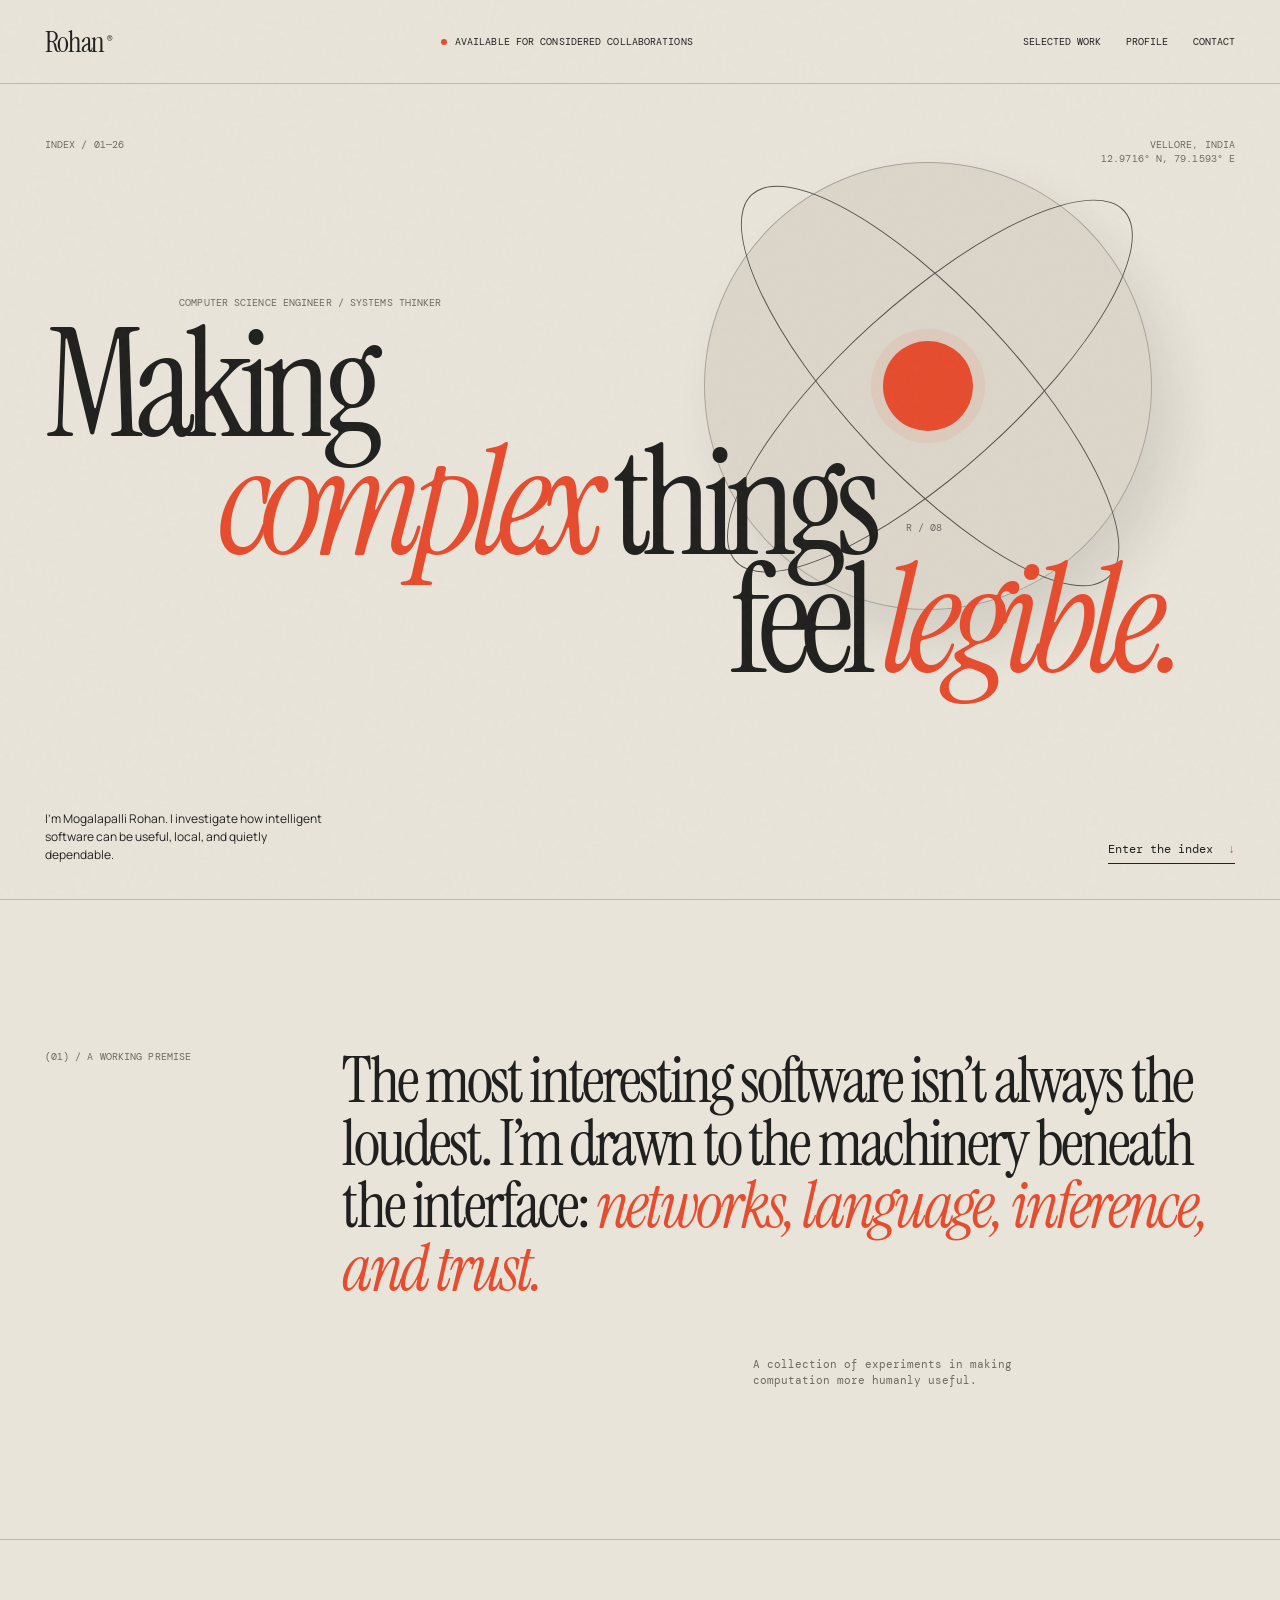
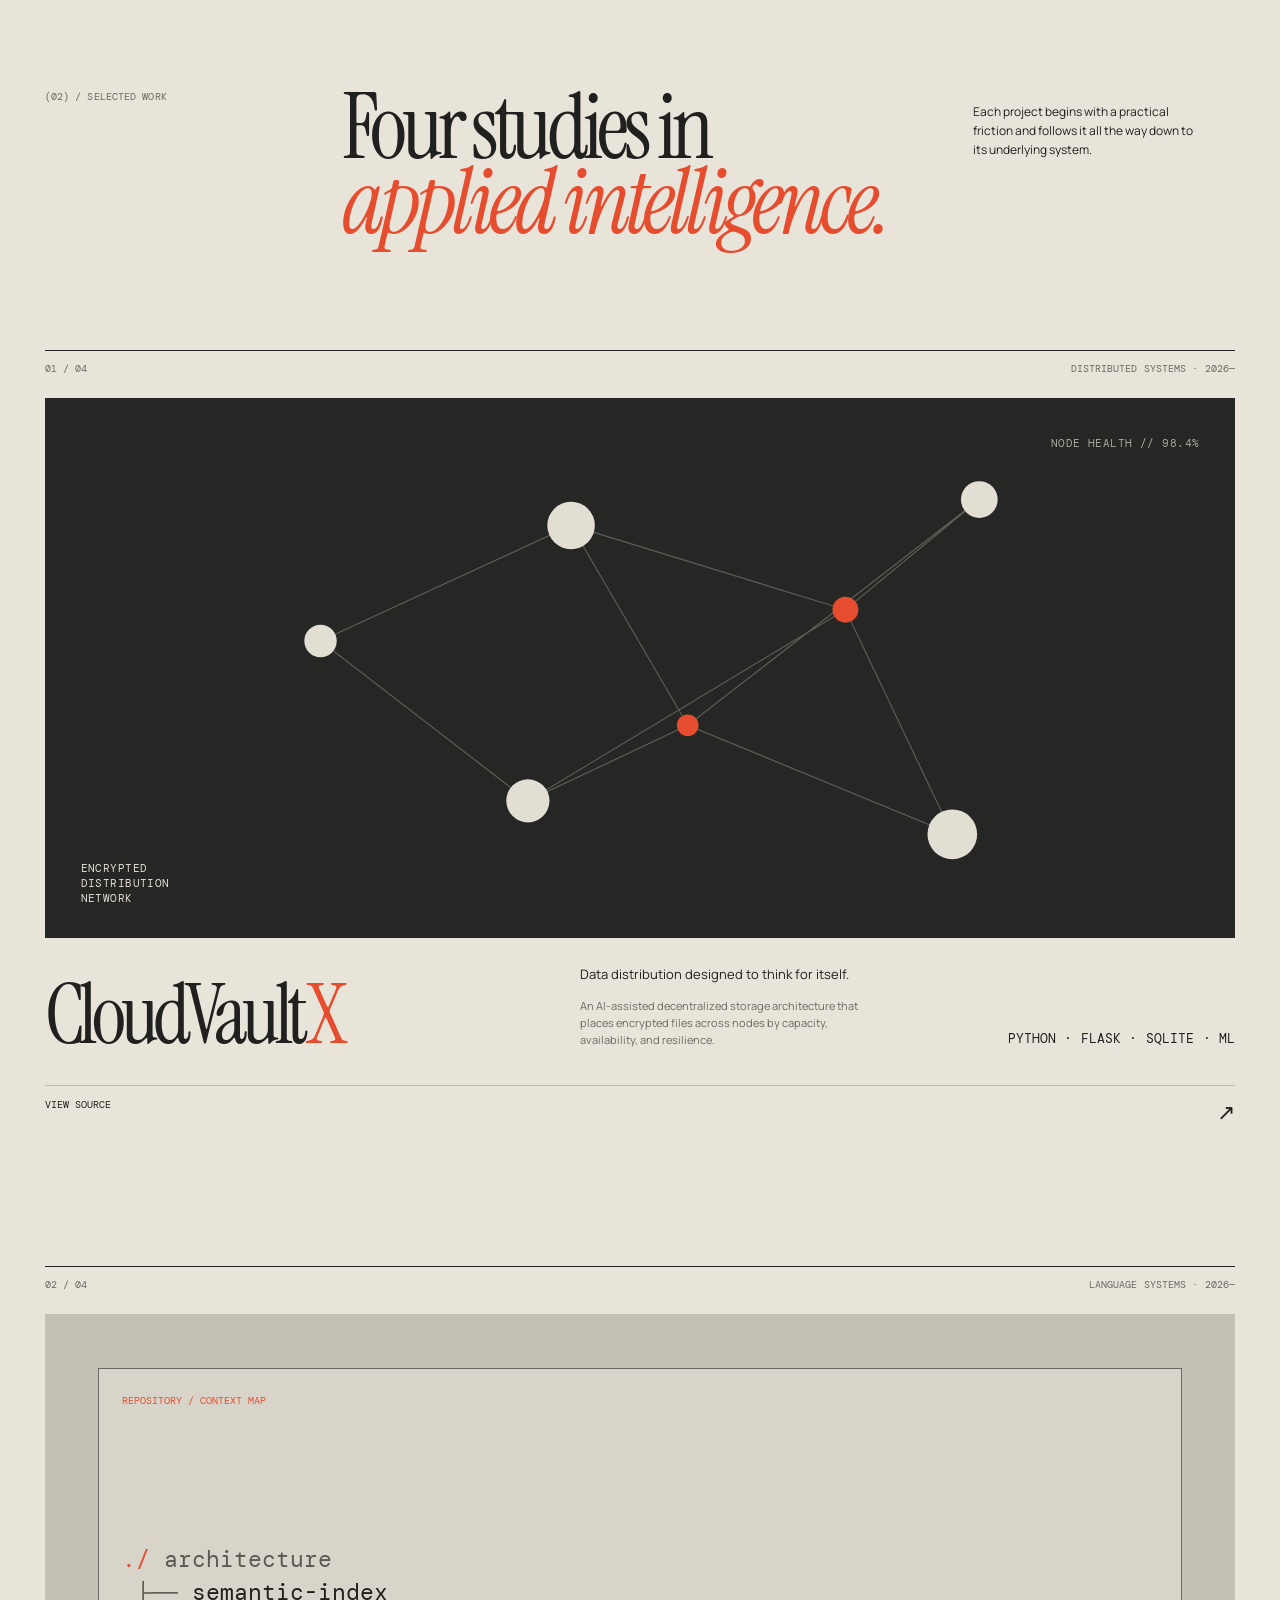
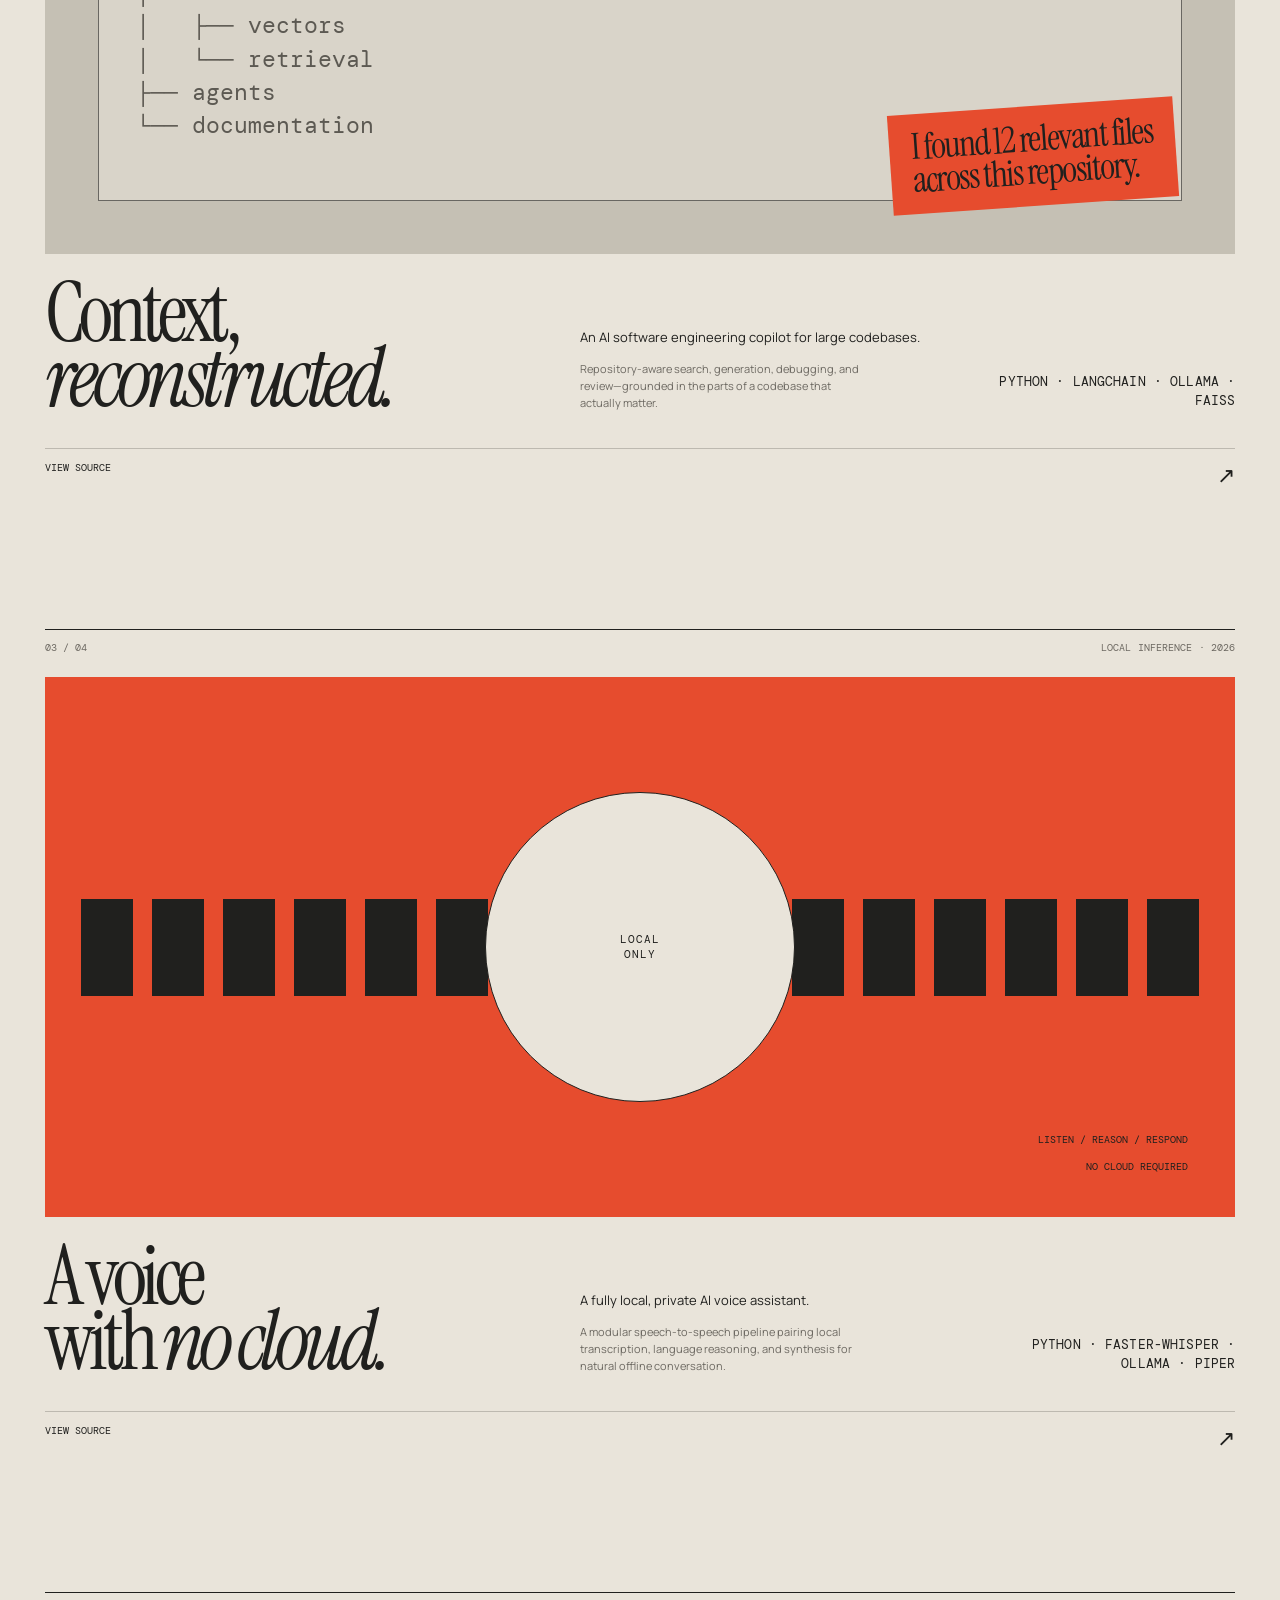
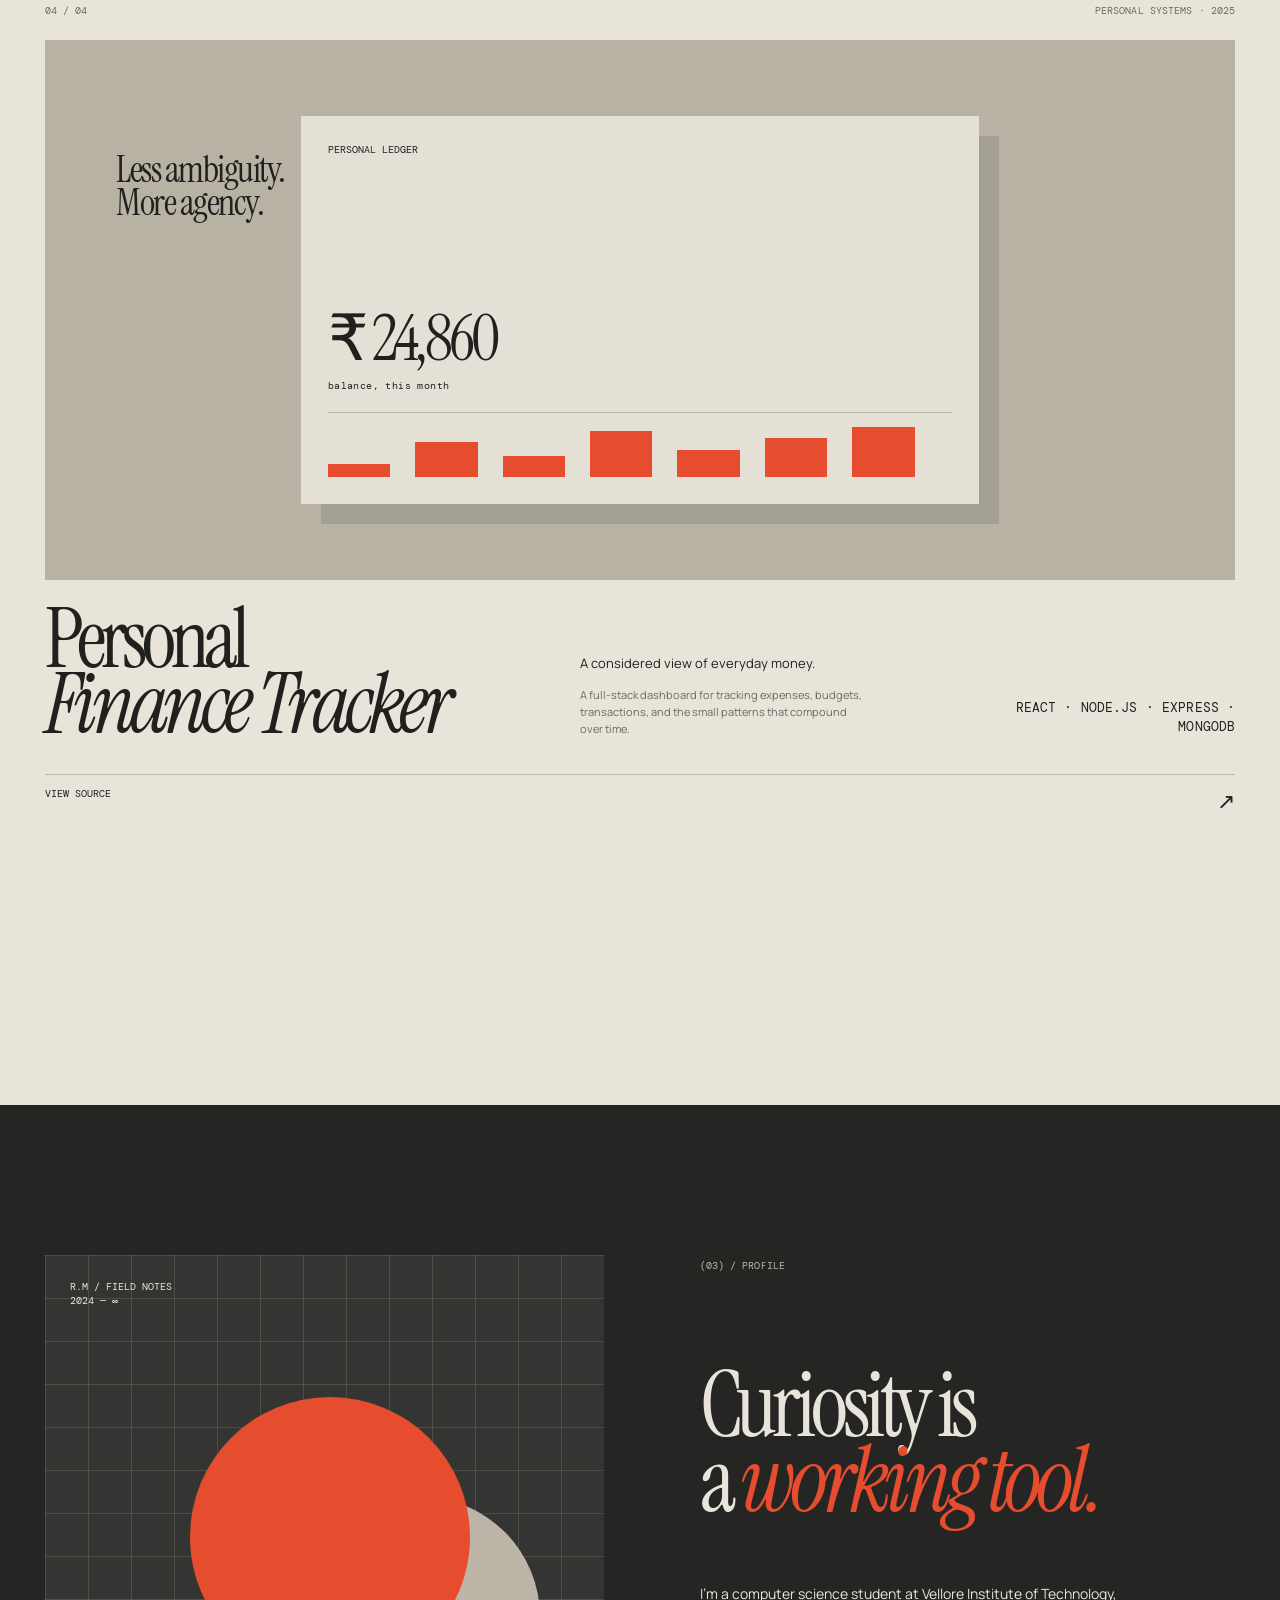
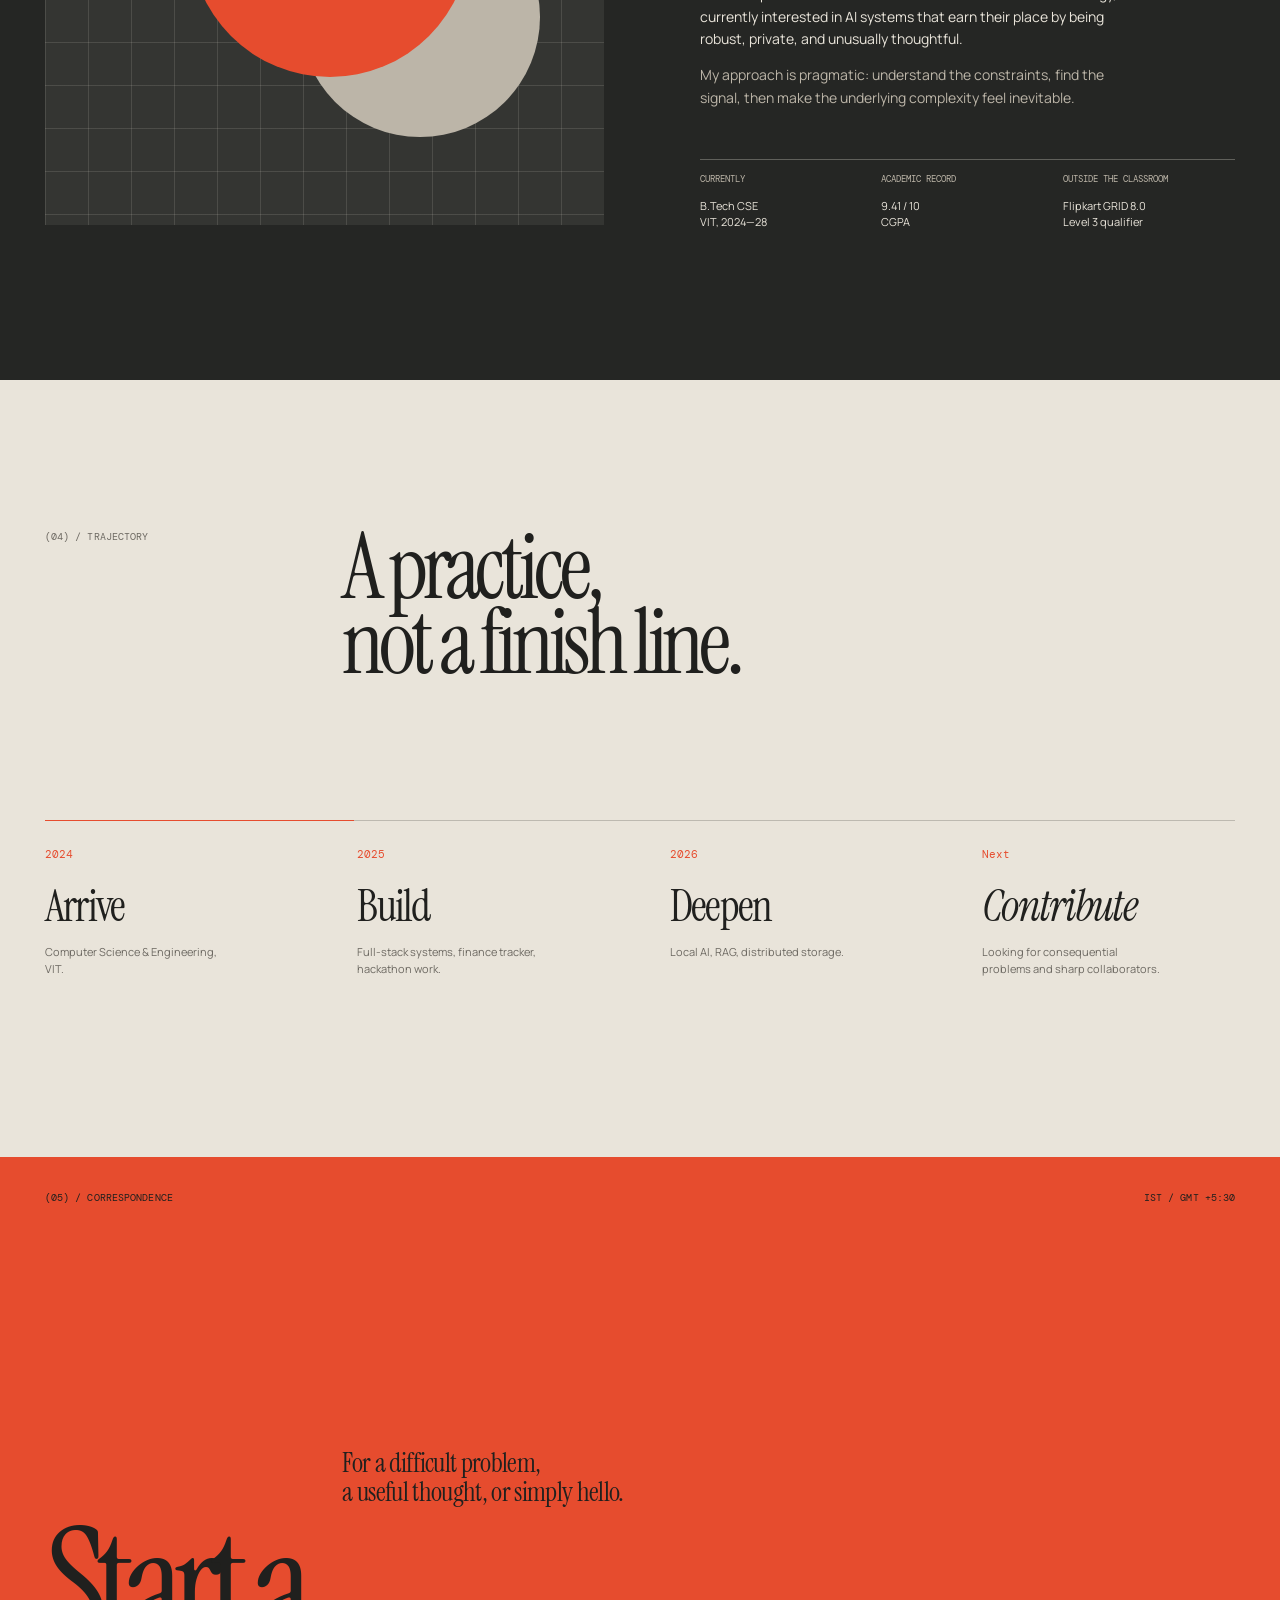
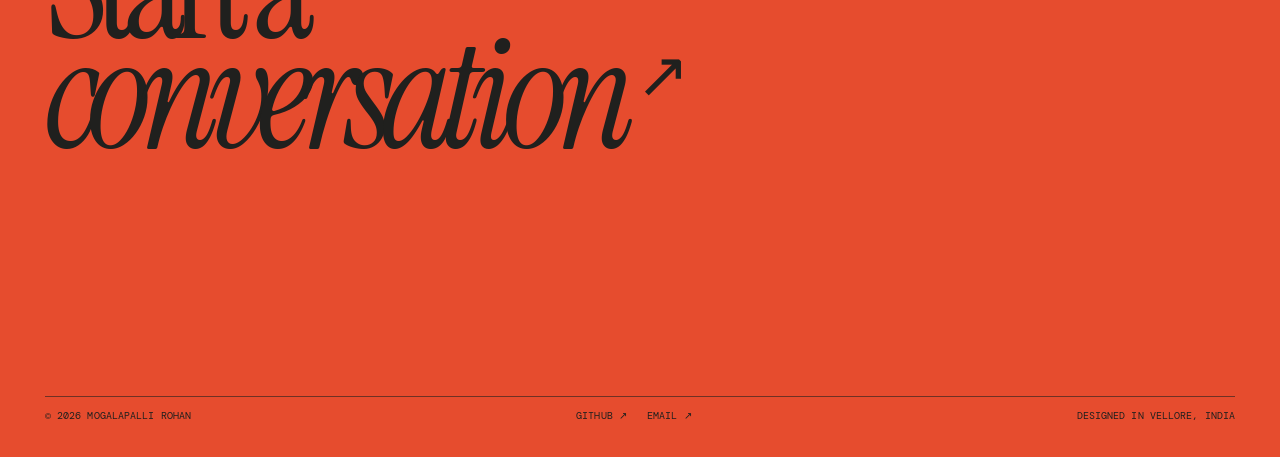
==== index.html @ 541b48bb "theme change" ====
<!doctype html>
<html lang="en"><head><meta charset="UTF-8"><meta name="viewport" content="width=device-width,initial-scale=1.0"><meta name="description" content="Mogalapalli Rohan — computer science engineer exploring intelligent systems."><title>Mogalapalli Rohan — Systems, in progress</title><link rel="preconnect" href="https://fonts.googleapis.com"><link rel="preconnect" href="https://fonts.gstatic.com" crossorigin><link href="https://fonts.googleapis.com/css2?family=DM+Mono:wght@400;500&family=Instrument+Serif:ital@0;1&family=Manrope:wght@400;500;600;700&display=swap" rel="stylesheet"><link rel="stylesheet" href="web.css"></head>
<body><div class="grain"></div><header><a class="mark" href="#top">Rohan<sup>®</sup></a><p class="availability"><i></i>Available for considered collaborations</p><button class="menu" aria-label="Open navigation"><span></span><span></span></button><nav><a href="#work">Selected work</a><a href="#about">Profile</a><a href="#contact">Contact</a></nav></header><main id="top">
<section class="hero"><div class="meta"><span>Index / 01—26</span><span>Vellore, India<br>12.9716° N, 79.1593° E</span></div><div class="hero-copy"><p class="eyebrow reveal">Computer science engineer / systems thinker</p><h1><span class="reveal">Making</span><span class="indent reveal"><em>complex</em> things</span><span class="end reveal">feel <em>legible.</em></span></h1></div><div class="hero-bottom reveal"><p>I’m Mogalapalli Rohan. I investigate how intelligent software can be useful, local, and quietly dependable.</p><a href="#work">Enter the index <b>↓</b></a></div><div class="orbital"><i></i><i></i><b></b><small>R / 08</small></div></section>
<section class="premise pad"><p class="number reveal">(01) / A working premise</p><div><p class="statement reveal">The most interesting software isn’t always the loudest. I’m drawn to the machinery beneath the interface: <em>networks, language, inference, and trust.</em></p><p class="caption reveal">A collection of experiments in making computation more humanly useful.</p></div></section>
<section id="work" class="work pad"><div class="work-head reveal"><p class="number">(02) / Selected work</p><h2>Four studies in<br><em>applied intelligence.</em></h2><p>Each project begins with a practical friction and follows it all the way down to its underlying system.</p></div>
<article class="project reveal"><div class="topline"><span>01 / 04</span><span>Distributed systems · 2026—</span></div><div class="visual cloud"><svg viewBox="0 0 800 500"><g><path d="M104 225L336 118L590 196L714 94M104 225L296 373L590 196L689 404M296 373L444 303L714 94M336 118L444 303L689 404"/></g><g><circle cx="104" cy="225" r="15"/><circle cx="336" cy="118" r="22"/><circle cx="590" cy="196" r="12"/><circle cx="714" cy="94" r="17"/><circle cx="296" cy="373" r="20"/><circle cx="444" cy="303" r="10"/><circle cx="689" cy="404" r="23"/></g></svg><small>Encrypted<br>distribution<br>network</small><b>NODE HEALTH // 98.4%</b></div><div class="project-body"><h3>CloudVault<span>X</span></h3><div><p>Data distribution designed to think for itself.</p><p class="detail">An AI-assisted decentralized storage architecture that places encrypted files across nodes by capacity, availability, and resilience.</p></div><p class="tags">Python · Flask · SQLite · ML</p></div><a class="source" href="https://github.com/RohanMogalapalli" target="_blank" rel="noreferrer">View source <b>↗</b></a></article>
<article class="project reveal"><div class="topline"><span>02 / 04</span><span>Language systems · 2026—</span></div><div class="visual code"><div class="terminal"><small>REPOSITORY / CONTEXT MAP</small><pre><i>./</i> architecture<br> ├── <b>semantic-index</b><br> │   ├── vectors<br> │   └── retrieval<br> ├── agents<br> └── documentation</pre></div><div class="answer">I found <strong>12</strong> relevant files<br>across this repository.</div></div><div class="project-body"><h3>Context,<br><em>reconstructed.</em></h3><div><p>An AI software engineering copilot for large codebases.</p><p class="detail">Repository-aware search, generation, debugging, and review—grounded in the parts of a codebase that actually matter.</p></div><p class="tags">Python · LangChain · Ollama · FAISS</p></div><a class="source" href="https://github.com/RohanMogalapalli" target="_blank" rel="noreferrer">View source <b>↗</b></a></article>
<article class="project reveal"><div class="topline"><span>03 / 04</span><span>Local inference · 2026</span></div><div class="visual voice"><div class="wave"><i></i><i></i><i></i><i></i><i></i><i></i><i></i><i></i><i></i><i></i><i></i><i></i><i></i><i></i><i></i><i></i></div><div class="local">LOCAL<br>ONLY</div><small>LISTEN / REASON / RESPOND<br><br>NO CLOUD REQUIRED</small></div><div class="project-body"><h3>A voice<br>with <em>no cloud.</em></h3><div><p>A fully local, private AI voice assistant.</p><p class="detail">A modular speech-to-speech pipeline pairing local transcription, language reasoning, and synthesis for natural offline conversation.</p></div><p class="tags">Python · Faster-Whisper · Ollama · Piper</p></div><a class="source" href="https://github.com/RohanMogalapalli" target="_blank" rel="noreferrer">View source <b>↗</b></a></article>
<article class="project reveal"><div class="topline"><span>04 / 04</span><span>Personal systems · 2025</span></div><div class="visual finance"><div class="ledger"><small>PERSONAL LEDGER</small><b>₹ 24,860<i>balance, this month</i></b><div><i></i><i></i><i></i><i></i><i></i><i></i><i></i></div></div><p>Less ambiguity.<br>More agency.</p></div><div class="project-body"><h3>Personal<br><em>Finance Tracker</em></h3><div><p>A considered view of everyday money.</p><p class="detail">A full-stack dashboard for tracking expenses, budgets, transactions, and the small patterns that compound over time.</p></div><p class="tags">React · Node.js · Express · MongoDB</p></div><a class="source" href="https://github.com/RohanMogalapalli" target="_blank" rel="noreferrer">View source <b>↗</b></a></article></section>
<section id="about" class="about"><div class="portrait reveal"><span></span><p>R.M / field notes<br>2024 — ∞</p><i></i></div><div class="about-copy"><p class="number reveal">(03) / Profile</p><h2 class="reveal">Curiosity is<br>a <em>working tool.</em></h2><div class="bio reveal"><p>I’m a computer science student at Vellore Institute of Technology, currently interested in AI systems that earn their place by being robust, private, and unusually thoughtful.</p><p>My approach is pragmatic: understand the constraints, find the signal, then make the underlying complexity feel inevitable.</p></div><div class="facts reveal"><p><small>Currently</small>B.Tech CSE<br>VIT, 2024—28</p><p><small>Academic record</small>9.41 / 10<br>CGPA</p><p><small>Outside the classroom</small>Flipkart GRID 8.0<br>Level 3 qualifier</p></div></div></section>
<section class="journey pad"><div class="journey-head reveal"><p class="number">(04) / Trajectory</p><h2>A practice,<br>not a finish line.</h2></div><div class="track reveal"><i></i><article><time>2024</time><h3>Arrive</h3><p>Computer Science & Engineering, VIT.</p></article><article><time>2025</time><h3>Build</h3><p>Full-stack systems, finance tracker, hackathon work.</p></article><article><time>2026</time><h3>Deepen</h3><p>Local AI, RAG, distributed storage.</p></article><article><time>Next</time><h3><em>Contribute</em></h3><p>Looking for consequential problems and sharp collaborators.</p></article></div></section>
<section id="contact" class="contact"><div class="contact-meta"><span>(05) / Correspondence</span><span>IST / GMT +5:30</span></div><p>For a difficult problem,<br>a useful thought, or simply hello.</p><a href="mailto:rohan.m0810@gmail.com">Start a<br><em>conversation</em><span>↗</span></a><footer><span>© 2026 Mogalapalli Rohan</span><span><a href="https://github.com/RohanMogalapalli" target="_blank" rel="noreferrer">GitHub ↗</a> <a href="mailto:rohan.m0810@gmail.com">Email ↗</a></span><span>Designed in Vellore, India</span></footer></section></main><script src="script.js"></script></body></html>
---- web.css ----
:root{--paper:#e9e4da;--ink:#20201e;--mute:#6d6962;--line:rgba(32,32,30,.22);--accent:#e64c2e;--serif:"Instrument Serif",Georgia,serif;--sans:Manrope,Arial,sans-serif;--mono:"DM Mono",monospace}*{box-sizing:border-box}html{scroll-behavior:smooth}body{margin:0;color:var(--ink);background:var(--paper);font-family:var(--sans);overflow-x:hidden}.grain{position:fixed;z-index:20;inset:0;pointer-events:none;opacity:.1;background-image:url("data:image/svg+xml,%3Csvg viewBox='0 0 180 180' xmlns='http://www.w3.org/2000/svg'%3E%3Cfilter id='n'%3E%3CfeTurbulence type='fractalNoise' baseFrequency='.9' numOctaves='4' stitchTiles='stitch'/%3E%3C/filter%3E%3Crect width='100%25' height='100%25' filter='url(%23n)' opacity='.3'/%3E%3C/svg%3E")}header{position:absolute;z-index:3;top:0;width:100%;height:84px;padding:0 3.5vw;border-bottom:1px solid var(--line);display:flex;align-items:center;justify-content:space-between}.mark{font:29px var(--serif);letter-spacing:-1.4px;color:var(--ink);text-decoration:none}.mark sup{font:9px var(--mono);margin-left:3px}.availability,.number,.meta,.eyebrow,.topline,.tags,.contact-meta,footer{font:10px/1.4 var(--mono);letter-spacing:.01em;text-transform:uppercase}.availability{display:flex;gap:8px;align-items:center}.availability i{width:6px;height:6px;border-radius:50%;background:var(--accent)}nav{display:flex;gap:25px}nav a,footer a{color:inherit;text-decoration:none;font:10px var(--mono);text-transform:uppercase}nav a:hover,footer a:hover{color:var(--accent)}.menu{display:none}.hero{height:100svh;min-height:720px;padding:138px 3.5vw 35px;position:relative;display:flex;flex-direction:column;justify-content:space-between;overflow:hidden;border-bottom:1px solid var(--line)}.meta{display:flex;justify-content:space-between;color:var(--mute)}.meta span:last-child{text-align:right}.hero-copy{position:relative;z-index:1;margin:auto 0}.eyebrow{margin:0 0 16px 10.5vw;color:var(--mute)}h1{font:clamp(70px,11.7vw,190px)/.79 var(--serif);letter-spacing:-.068em;font-weight:400;margin:0}h1 span{display:block}h1 .indent{padding-left:13.5vw}h1 .end{text-align:right;padding-right:4.5vw}em{font-weight:400}h1 em,h2 em,.about em{color:var(--accent)}.hero-bottom{position:relative;z-index:2;display:flex;justify-content:space-between;align-items:end}.hero-bottom p{font-size:12px;line-height:1.5;max-width:290px;margin:0}.hero-bottom a{font:12px var(--mono);text-decoration:none;color:var(--ink);border-bottom:1px solid var(--ink);padding-bottom:6px}.hero-bottom b{color:var(--accent);margin-left:8px}.orbital{position:absolute;width:min(35vw,520px);aspect-ratio:1;right:10vw;top:18%;border-radius:50%;background:#dcd6ca;box-shadow:inset 0 0 0 1px #aaa59b,20px 30px 50px #20201e1c;transition:transform .35s ease}.orbital i{position:absolute;border:1px solid #55534d;border-radius:50%;width:117%;height:38%;left:-8%;top:31%;transform:rotate(-42deg)}.orbital i:nth-child(2){transform:rotate(47deg)}.orbital b{position:absolute;width:20%;aspect-ratio:1;border-radius:50%;left:40%;top:40%;background:var(--accent);box-shadow:0 0 0 12px #e64c2e15}.orbital small{position:absolute;left:45%;bottom:17%;font:10px var(--mono);color:var(--mute)}.pad{padding:150px 3.5vw}.premise{display:grid;grid-template-columns:25% 1fr;border-bottom:1px solid var(--line)}.number{margin:0;color:var(--mute)}.statement{max-width:950px;margin:0;font:clamp(42px,5vw,78px)/.98 var(--serif);letter-spacing:-.045em}.statement em{color:var(--accent)}.caption{margin:55px 0 0 46%;max-width:280px;color:var(--mute);font:11px/1.5 var(--mono)}.work-head{display:grid;grid-template-columns:25% 1fr 22%;align-items:start;margin-bottom:110px}.work-head h2,.about h2,.journey h2{font:clamp(52px,7vw,110px)/.84 var(--serif);letter-spacing:-.058em;font-weight:400;margin:0}.work-head>p:last-child{font-size:12px;line-height:1.6;max-width:220px;margin:12px 0 0}.project{position:relative;border-top:1px solid var(--ink);padding:11px 0 24px;margin-bottom:115px}.topline{display:flex;justify-content:space-between;color:var(--mute);margin-bottom:22px}.visual{height:min(43vw,540px);position:relative;overflow:hidden;margin-bottom:27px;transition:transform .3s ease}.project-body{display:grid;grid-template-columns:45% 34% 21%;align-items:end}.project h3{font:clamp(47px,6.5vw,100px)/.78 var(--serif);letter-spacing:-.065em;font-weight:400;margin:0}.project h3 span{color:var(--accent)}.project-body p{font-size:13px;line-height:1.45;margin:0}.project-body .detail{font-size:11px;line-height:1.55;color:var(--mute);margin-top:13px;max-width:290px}.tags{text-align:right}.source{display:flex;justify-content:space-between;border-top:1px solid var(--line);padding-top:12px;margin-top:37px;color:var(--ink);text-decoration:none;font:10px var(--mono);text-transform:uppercase}.source b{font:22px var(--serif);transition:.3s}.source:hover b{transform:translate(4px,-4px);color:var(--accent)}.cloud{background:#262725}.cloud svg{position:absolute;inset:0;width:100%;height:100%;fill:none}.cloud svg path{stroke:#a8a99e;stroke-width:1;opacity:.43}.cloud svg circle{fill:#e2ded4}.cloud svg circle:nth-child(3n){fill:var(--accent)}.cloud small,.cloud>b{position:absolute;color:#e2ded4;font:11px/1.35 var(--mono);letter-spacing:.04em}.cloud small{left:3%;bottom:6%;text-transform:uppercase}.cloud>b{right:3%;top:7%;color:#a8a99e}.code{background:#c5c0b4;padding:4.5%}.terminal{height:100%;border:1px solid #20201e99;background:#d9d4c9;padding:23px;font:12px var(--mono);color:#5c5952}.terminal small{font:10px var(--mono);color:var(--accent)}pre{font:clamp(14px,1.8vw,23px)/1.45 var(--mono);margin:13% 0 0}pre i{font-style:normal;color:var(--accent)}pre b{font-weight:400;color:var(--ink)}.answer{position:absolute;right:5%;bottom:9%;font:clamp(21px,2.8vw,43px)/.92 var(--serif);letter-spacing:-.04em;background:var(--accent);padding:17px 22px;transform:rotate(-4deg)}.answer strong{font-weight:400}.voice{background:var(--accent)}.wave{height:100%;display:flex;gap:1.7%;padding:0 3%;align-items:center}.wave i{display:block;width:4.7%;height:18%;background:var(--ink);animation:wave 2.3s ease-in-out infinite}.wave i:nth-child(2n){animation-delay:-.5s}.wave i:nth-child(3n){animation-delay:-1.2s}@keyframes wave{50%{height:83%}}.local{position:absolute;inset:50% auto auto 50%;transform:translate(-50%,-50%);width:min(26vw,310px);aspect-ratio:1;border:1px solid var(--ink);border-radius:50%;background:var(--paper);display:grid;place-items:center;text-align:center;font:11px/1.35 var(--mono);letter-spacing:.1em}.voice>small{position:absolute;bottom:8%;right:4%;text-align:right;font:10px/1.35 var(--mono)}.finance{background:#b8b2a5;display:flex;align-items:center;justify-content:center}.ledger{width:57%;height:72%;background:#e5e0d6;padding:27px;display:flex;flex-direction:column;box-shadow:20px 20px 0 #20201e21}.ledger small{font:10px var(--mono)}.ledger>b{font:clamp(33px,5vw,70px)/1 var(--serif);font-weight:400;letter-spacing:-.06em;margin:auto 0 20px}.ledger>b i{display:block;font:10px var(--mono);letter-spacing:.04em;margin-top:8px}.ledger>div{height:65px;border-top:1px solid var(--line);padding-top:10px;display:flex;align-items:end;gap:4%}.ledger>div i{width:10%;height:25%;background:var(--accent)}.ledger>div i:nth-child(2){height:66%}.ledger>div i:nth-child(3){height:40%}.ledger>div i:nth-child(4){height:86%}.ledger>div i:nth-child(5){height:50%}.ledger>div i:nth-child(6){height:72%}.ledger>div i:nth-child(7){height:94%}.finance>p{position:absolute;left:6%;top:14%;font:clamp(22px,2.9vw,45px)/.9 var(--serif);letter-spacing:-.04em}.about{display:grid;grid-template-columns:47% 1fr;gap:8%;padding:150px 3.5vw;background:#252624;color:var(--paper)}.portrait{height:570px;background:#343532;position:relative;overflow:hidden;background-image:linear-gradient(#e9e4da22 1px,transparent 1px),linear-gradient(90deg,#e9e4da22 1px,transparent 1px);background-size:43px 43px}.portrait p{position:absolute;left:25px;top:15px;font:10px/1.4 var(--mono);text-transform:uppercase}.portrait i{position:absolute;width:50%;aspect-ratio:1;border-radius:50%;background:var(--accent);left:26%;top:25%;box-shadow:90px 80px 0 -20px #bcb5a8}.about-copy{padding-top:4px}.about .number{color:#bcb5a8}.about h2{margin-top:95px}.bio{max-width:420px;margin:65px 0 50px}.bio p{font-size:14px;line-height:1.6}.bio p+p{color:#bcb5a8}.facts{display:grid;grid-template-columns:repeat(3,1fr);gap:10px;padding-top:13px;border-top:1px solid #e9e4da4d;font-size:11px;line-height:1.45}.facts p{margin:0}.facts small{display:block;color:#bcb5a8;font:9px var(--mono);text-transform:uppercase;margin-bottom:13px}.journey{padding-bottom:180px}.journey-head{display:grid;grid-template-columns:25% 1fr;margin-bottom:120px}.track{display:grid;grid-template-columns:repeat(4,1fr);gap:5%;position:relative}.track>i{position:absolute;top:19px;left:0;right:0;height:1px;background:var(--line)}.track>i:after{content:"";display:block;width:26%;height:1px;background:var(--accent)}.track article{padding-top:40px}.track time{font:11px var(--mono);color:var(--accent)}.track h3{font:clamp(28px,3.4vw,48px)/1 var(--serif);letter-spacing:-.04em;font-weight:400;margin:22px 0 15px}.track p{font-size:11px;line-height:1.55;max-width:180px;color:var(--mute);margin:0}.contact{background:var(--accent);min-height:100svh;padding:34px 3.5vw;display:flex;flex-direction:column}.contact-meta{display:flex;justify-content:space-between}.contact>p{font:clamp(20px,2.1vw,31px)/1.05 var(--serif);letter-spacing:-.025em;margin:auto 0 25px 25%}.contact>a{font:clamp(70px,12vw,185px)/.72 var(--serif);letter-spacing:-.077em;color:var(--ink);text-decoration:none}.contact>a span{font:clamp(36px,5vw,72px)/1 var(--sans);vertical-align:top;margin-left:1vw}.contact>a:hover em{font-style:normal}footer{display:flex;justify-content:space-between;border-top:1px solid #20201e99;padding-top:12px;margin-top:auto}footer span:nth-child(2){display:flex;gap:20px}.reveal{opacity:0;transform:translateY(22px);transition:opacity .8s ease,transform .8s cubic-bezier(.16,1,.3,1)}.reveal.visible{opacity:1;transform:none}@media(max-width:720px){header{height:65px;padding:0 20px}.availability,nav{display:none}.menu{display:block;border:0;background:none;width:36px;padding:8px 0}.menu span{display:block;height:1px;background:var(--ink);margin:6px 0}.hero{min-height:650px;padding:97px 20px 24px}.meta,.eyebrow{font-size:8px}.eyebrow{margin-left:0}.hero h1{font-size:clamp(60px,16.4vw,92px);line-height:.8}.hero h1 .indent{padding-left:8vw}.hero h1 .end{padding-right:0}.orbital{width:74vw;right:-12vw;top:24%;opacity:.85}.hero-bottom{align-items:start;gap:15px}.hero-bottom p{max-width:210px;font-size:11px}.hero-bottom a{white-space:nowrap;font-size:10px}.pad{padding:88px 20px}.premise{display:block}.premise .number{margin-bottom:60px}.statement{font-size:42px}.caption{margin:35px 0 0 30%;font-size:10px}.work-head{display:block;margin-bottom:70px}.work-head h2{font-size:54px;margin:42px 0 25px}.work-head>p:last-child{margin-left:30%;font-size:11px}.project{margin-bottom:80px}.topline{font-size:8px}.visual{height:63vw;margin-bottom:19px}.project-body{display:block}.project h3{font-size:54px}.project-body>div{margin:22px 0 20px}.tags{text-align:left}.source{margin-top:25px}.terminal{padding:15px}.terminal pre{font-size:12px}.answer{font-size:21px;padding:11px 13px}.ledger{padding:17px;width:62%;height:66%}.finance>p{font-size:24px}.about{display:flex;flex-direction:column;padding:0 20px 80px;gap:0}.portrait{height:75vw;margin:0 -20px}.about-copy{padding-top:75px}.about h2{font-size:56px;margin-top:50px}.bio{margin:45px 0}.facts{grid-template-columns:1fr 1fr;row-gap:28px}.journey-head{display:block;margin-bottom:70px}.journey h2{font-size:55px;margin-top:45px}.track{grid-template-columns:1fr 1fr;gap:38px 15px}.track>i{top:14px}.track article{padding-top:31px}.track h3{font-size:32px;margin:16px 0 10px}.track p{font-size:10px}.contact{min-height:690px;padding:25px 20px}.contact-meta,footer{font-size:8px}.contact>p{margin-left:0;margin-bottom:40px;font-size:23px}.contact>a{font-size:21vw;line-height:.77}footer{gap:15px}footer span:last-child{display:none}footer span:nth-child(2){gap:12px}}@media(prefers-reduced-motion:reduce){*,*:before,*:after{animation-duration:.01ms!important;animation-iteration-count:1!important;scroll-behavior:auto!important}.reveal{opacity:1;transform:none}}
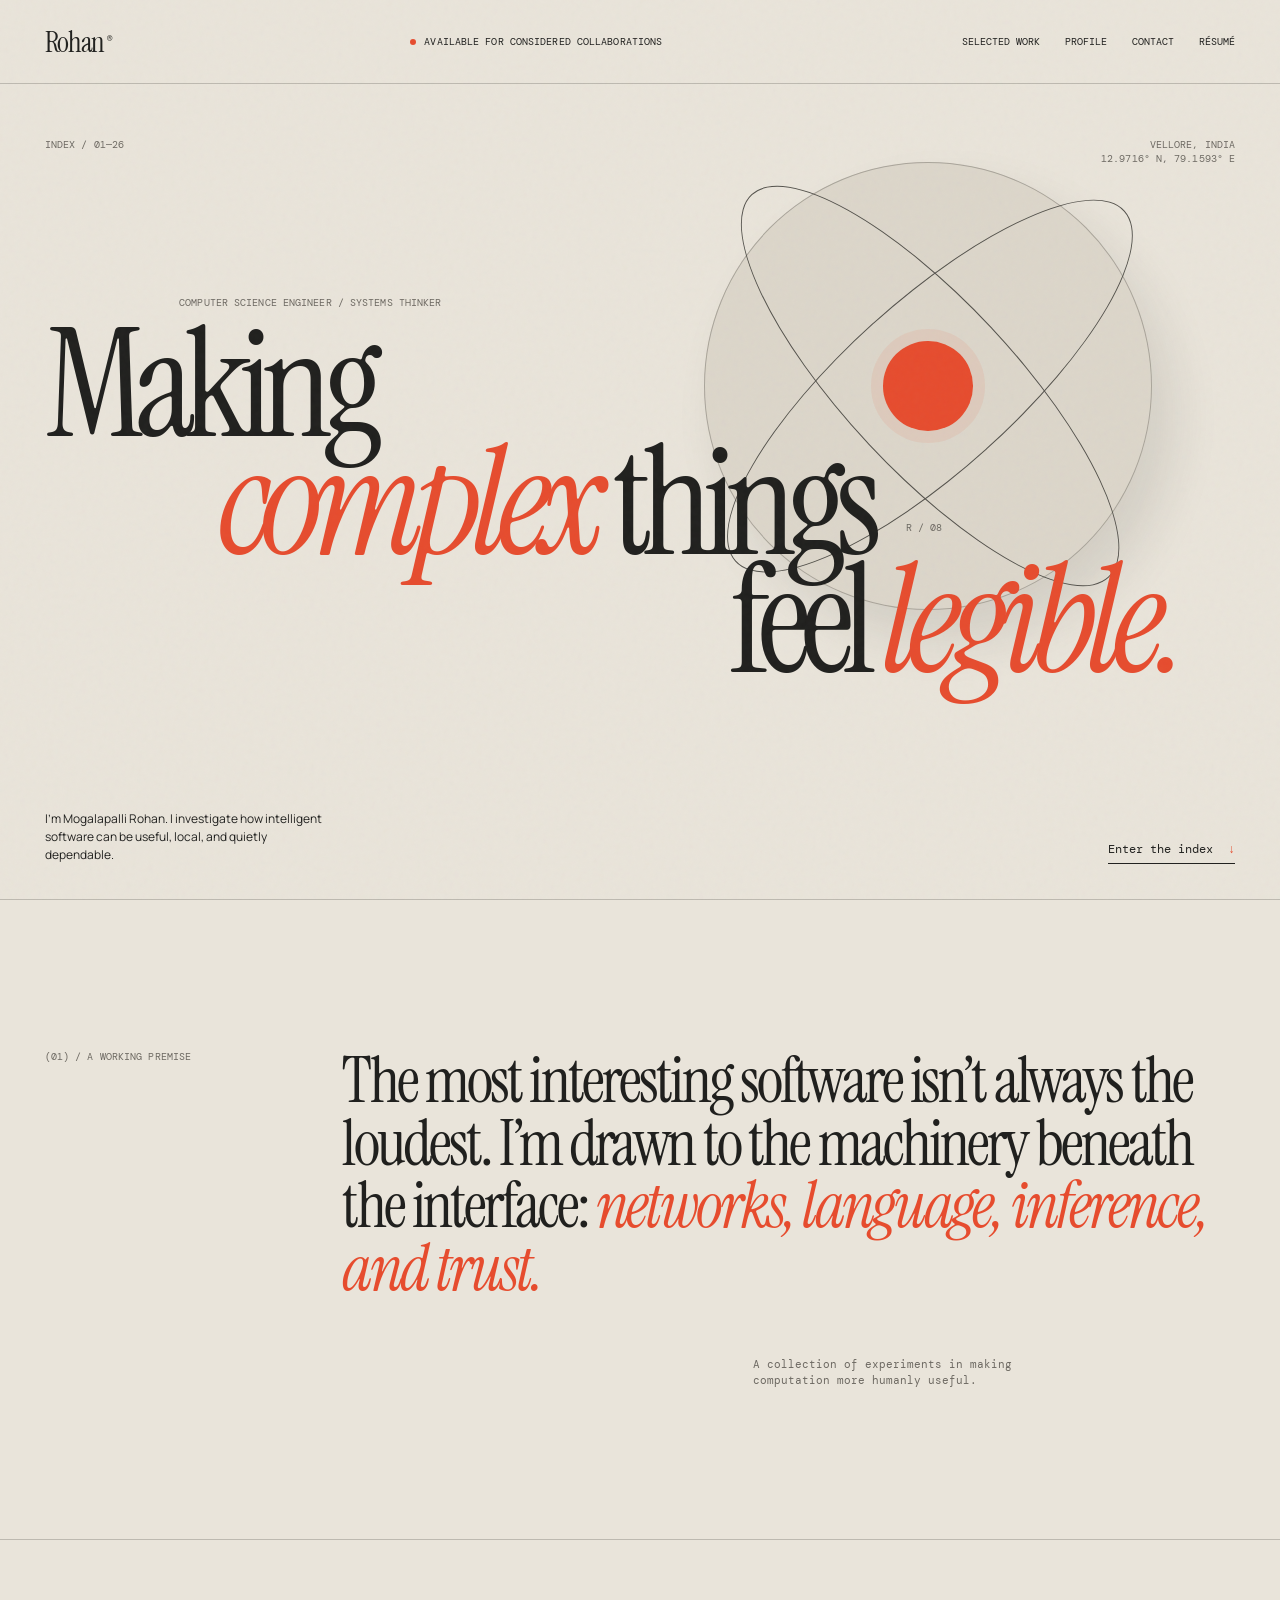
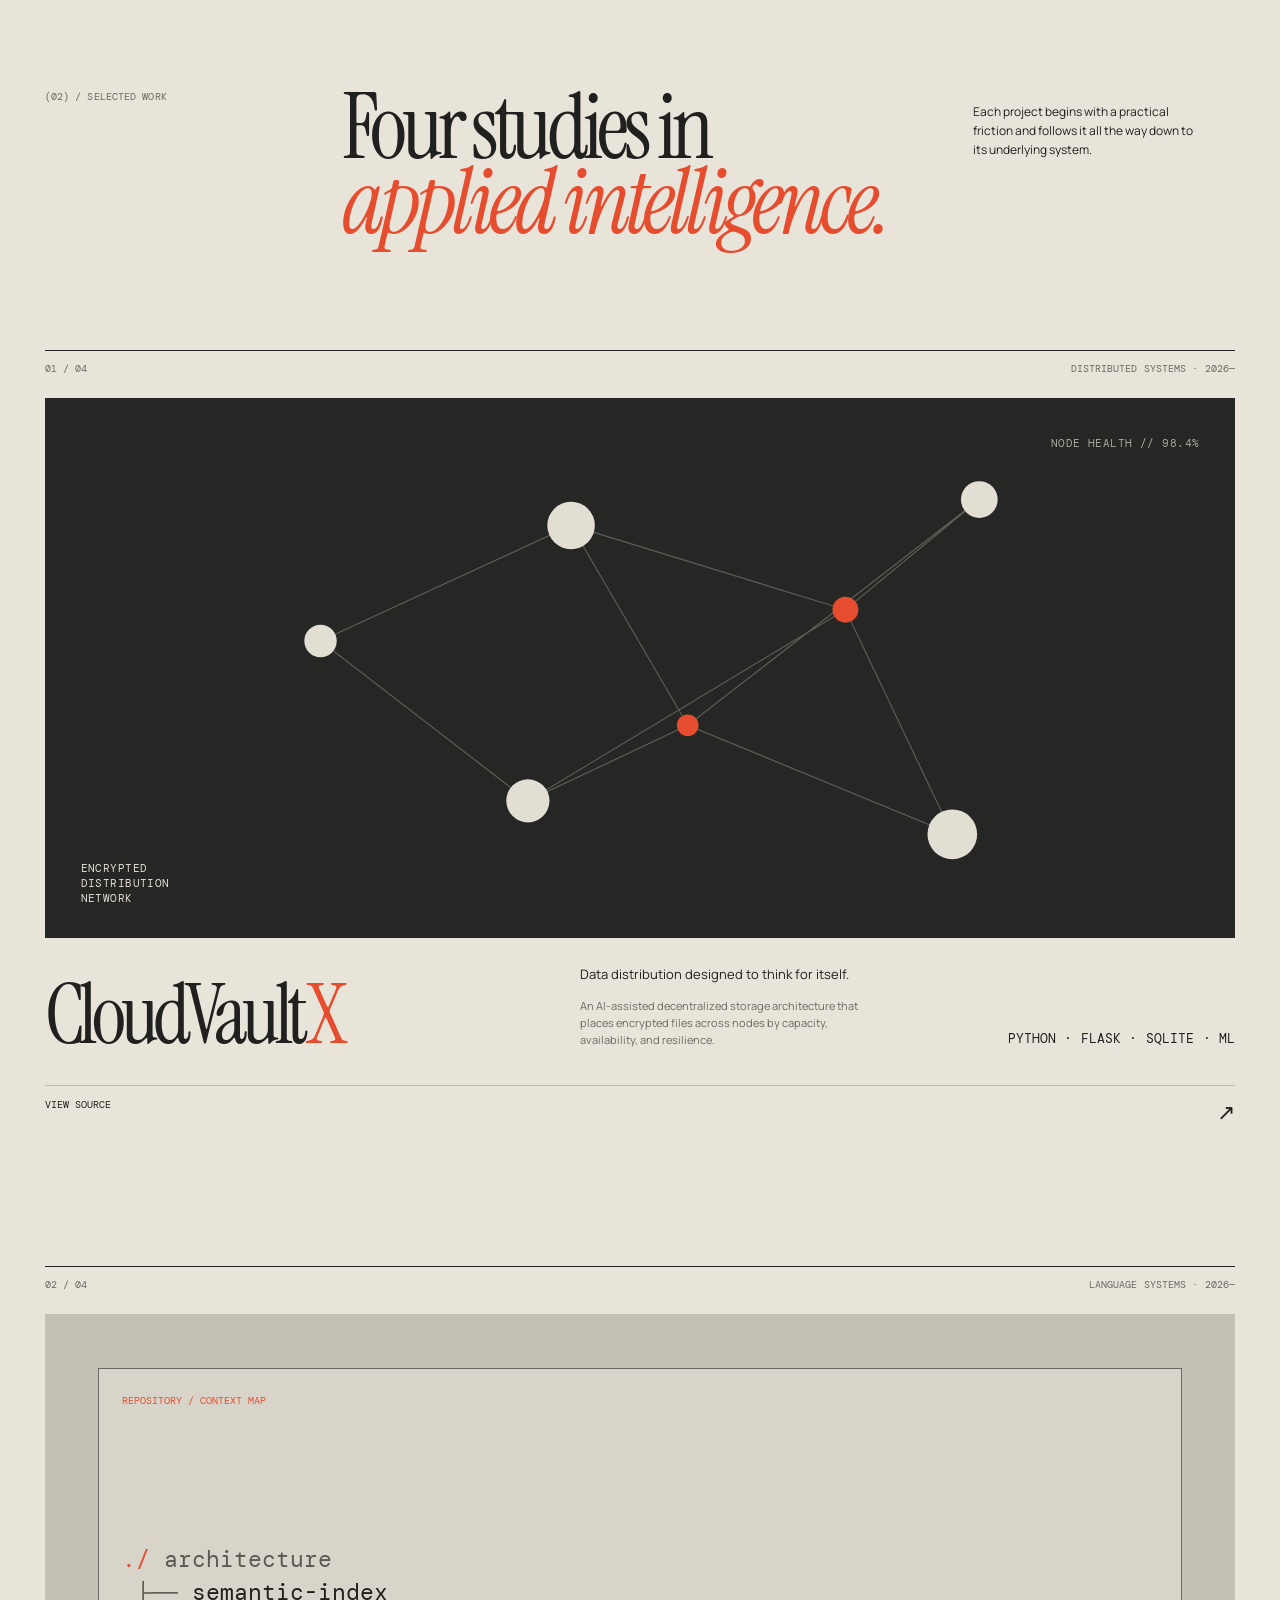
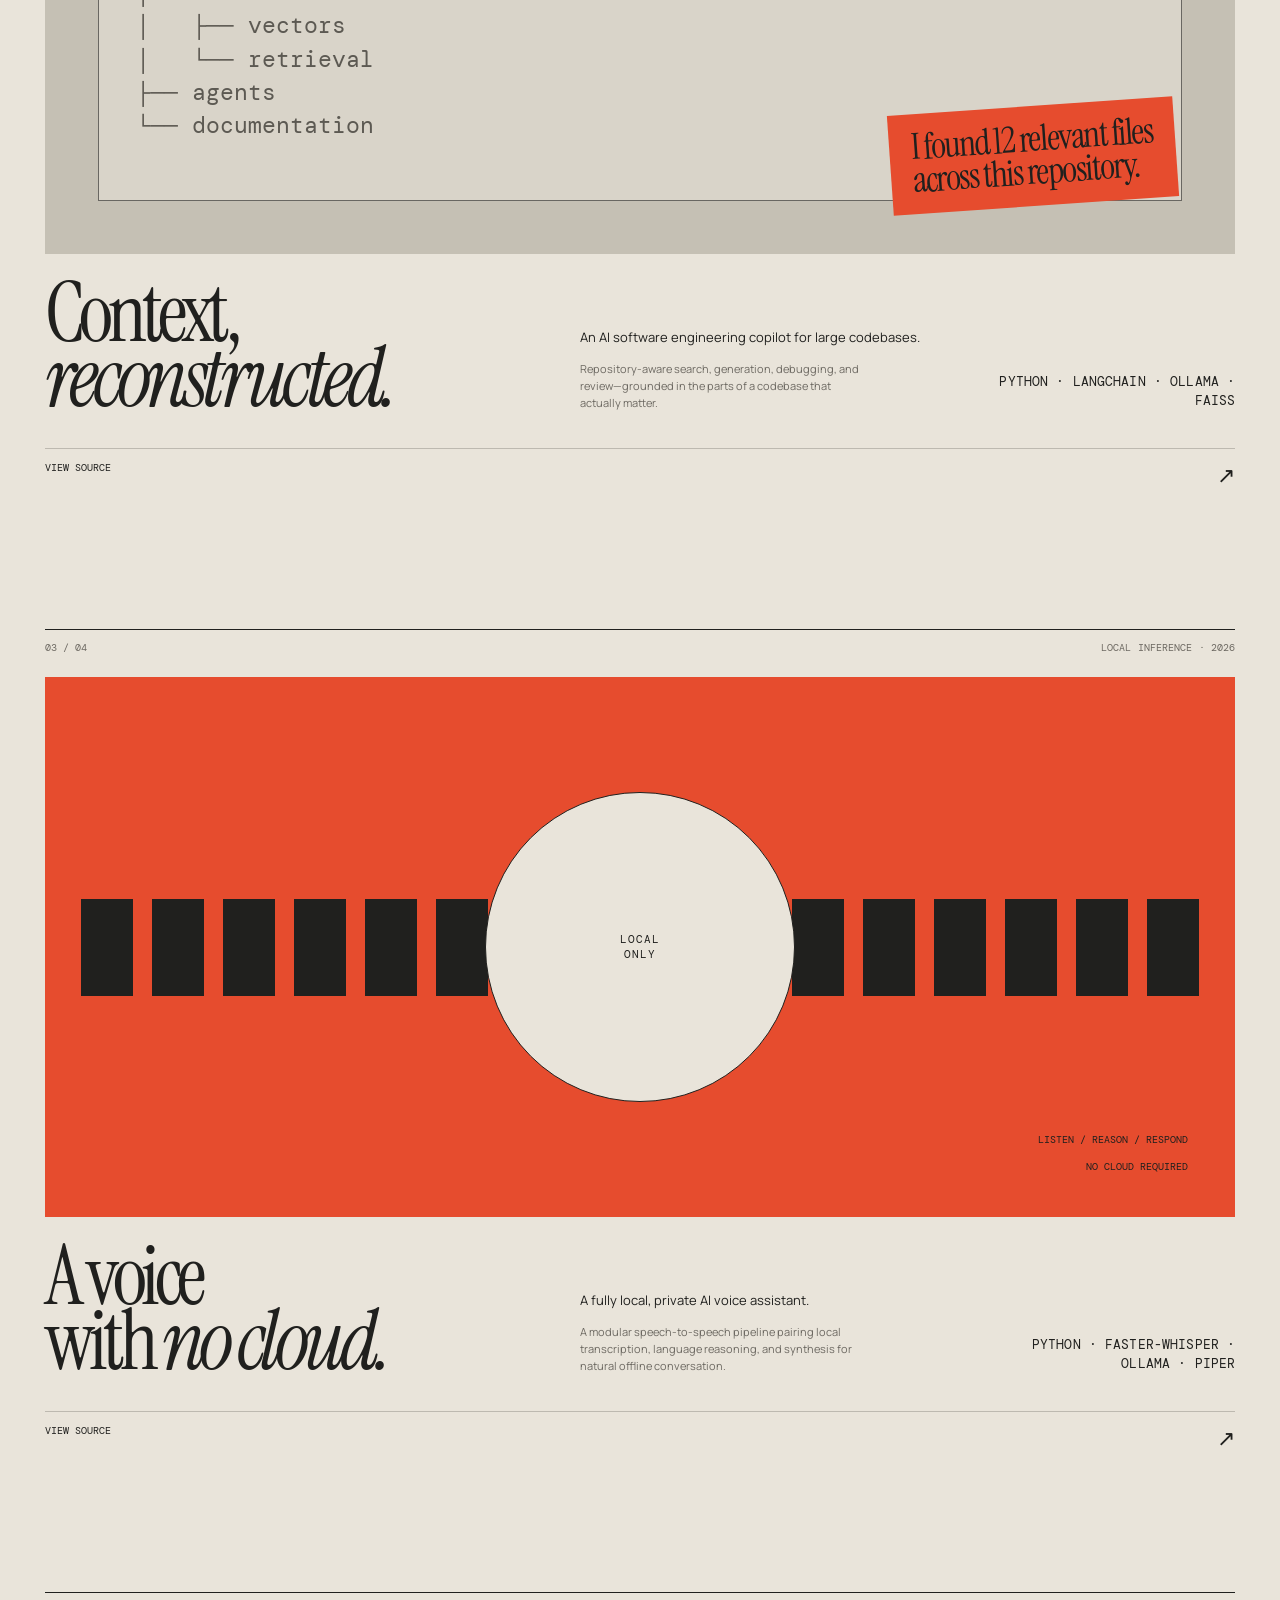
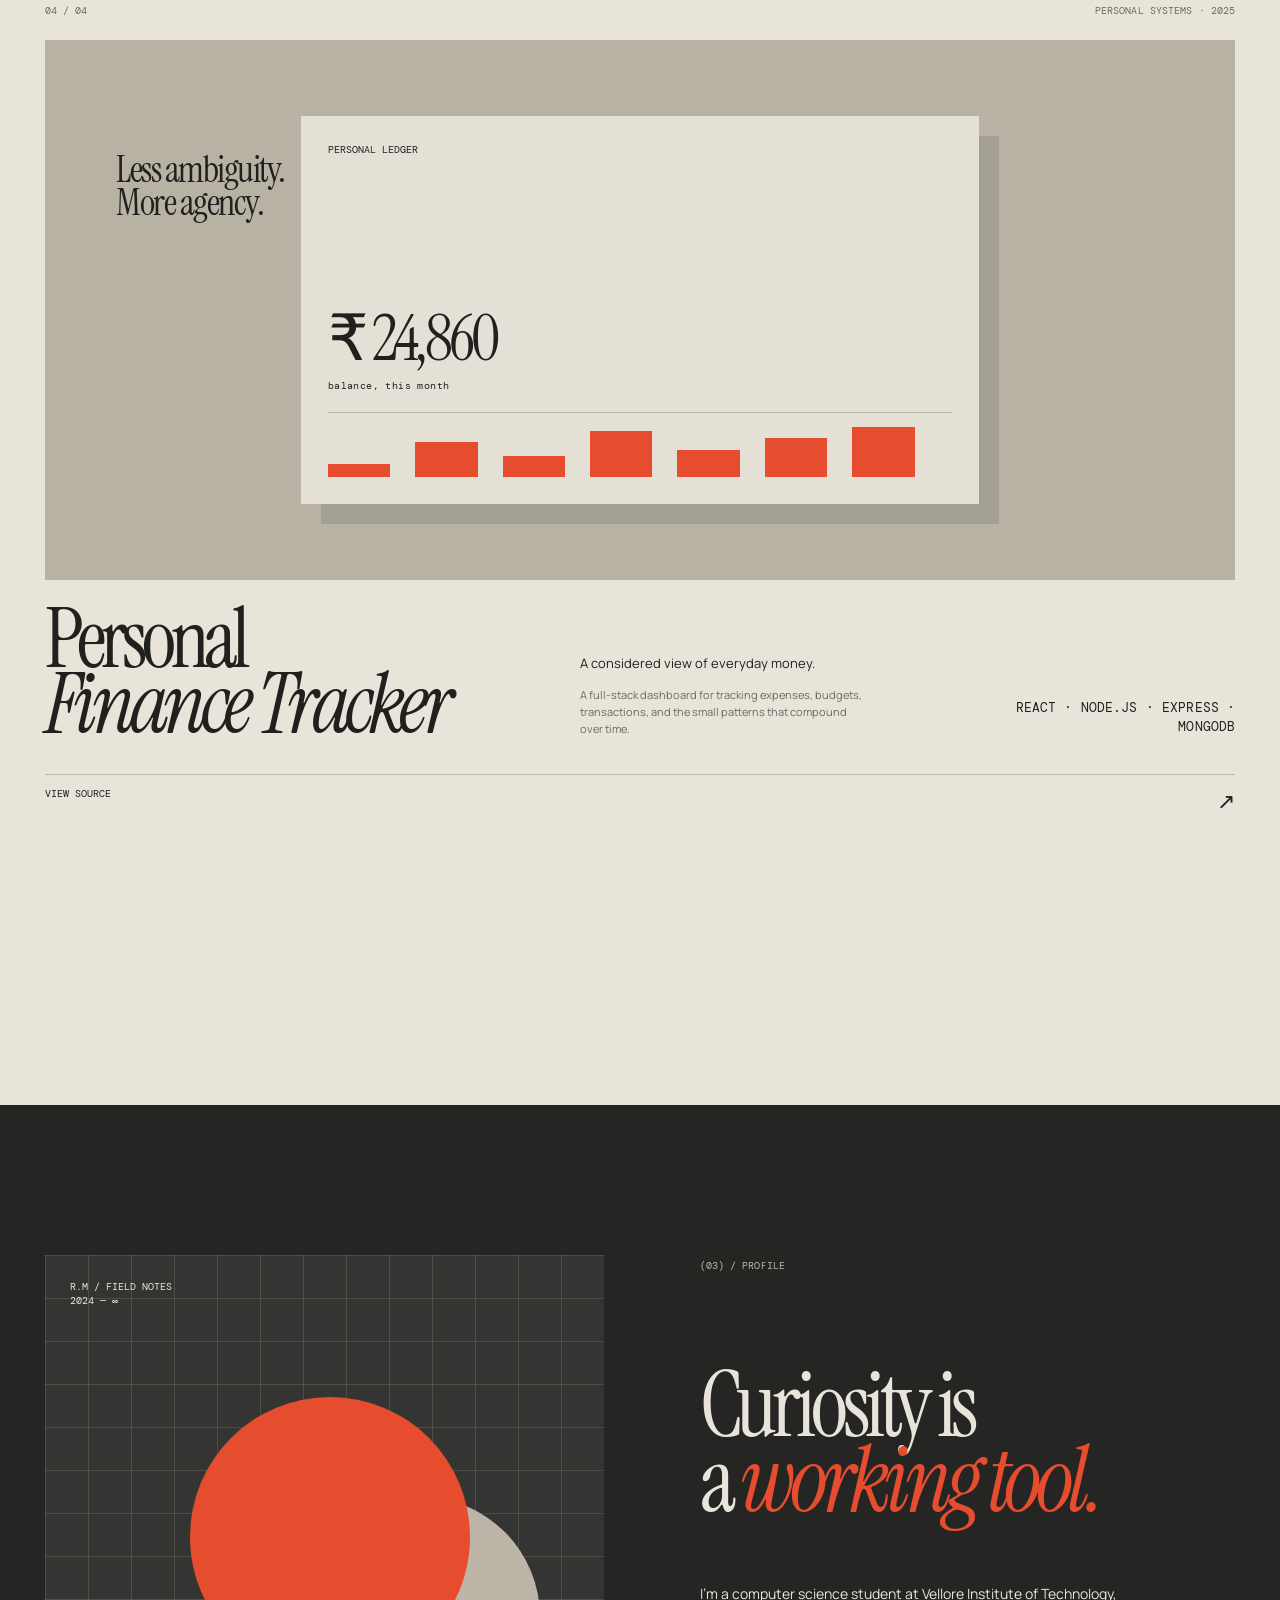
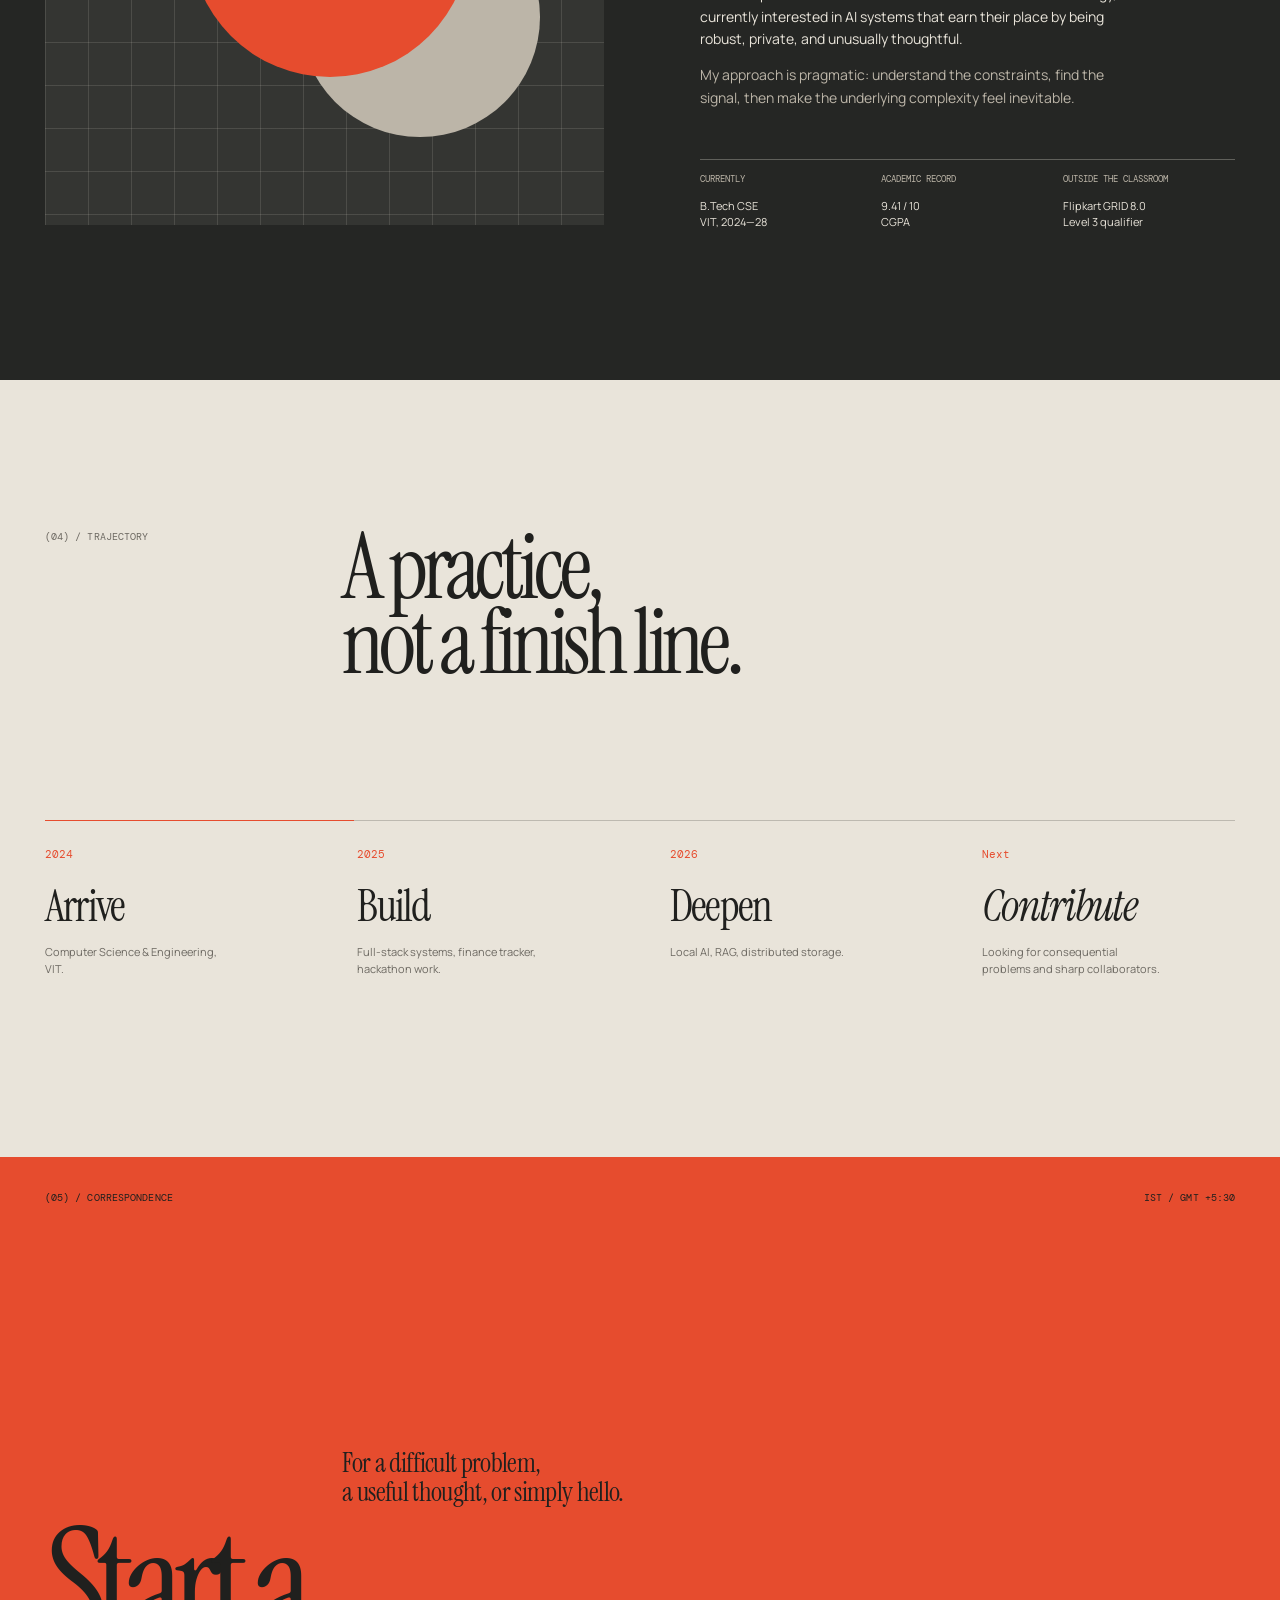
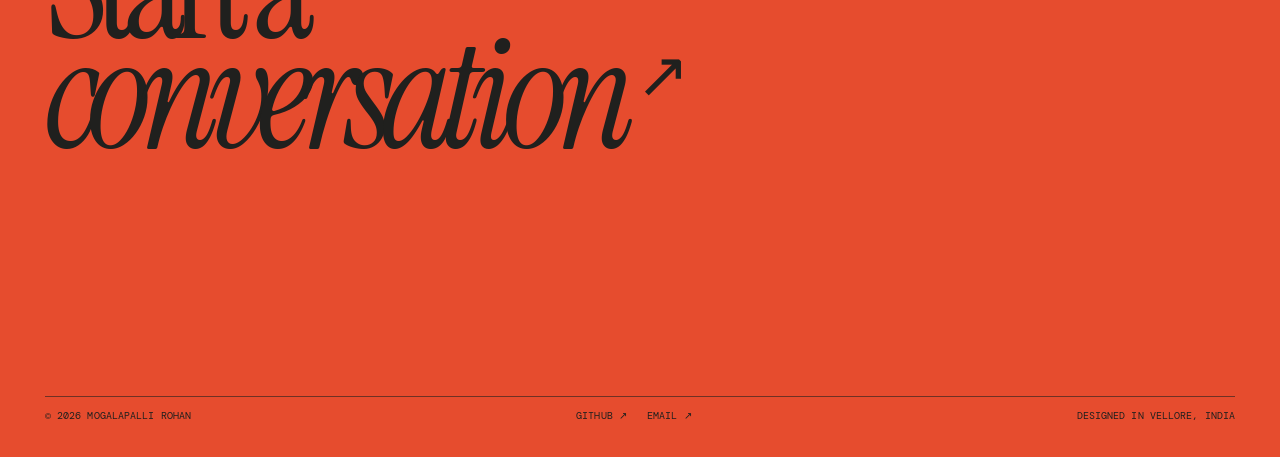
==== commit f5cee88d: "added reume" ====
--- a/index.html
+++ b/index.html
@@ -1,5 +1,53 @@
 <!doctype html>
-<html lang="en"><head><meta charset="UTF-8"><meta name="viewport" content="width=device-width,initial-scale=1.0"><meta name="description" content="Mogalapalli Rohan — computer science engineer exploring intelligent systems."><title>Mogalapalli Rohan — Systems, in progress</title><link rel="preconnect" href="https://fonts.googleapis.com"><link rel="preconnect" href="https://fonts.gstatic.com" crossorigin><link href="https://fonts.googleapis.com/css2?family=DM+Mono:wght@400;500&family=Instrument+Serif:ital@0;1&family=Manrope:wght@400;500;600;700&display=swap" rel="stylesheet"><link rel="stylesheet" href="web.css"></head>
+<html lang="en">
+<head>
+<meta charset="UTF-8">
+<meta name="viewport" content="width=device-width,initial-scale=1.0">
+<meta http-equiv="X-UA-Compatible" content="IE=edge">
+<title>Mogalapalli Rohan — Systems, in progress</title>
+<meta name="description" content="Mogalapalli Rohan — computer science engineer exploring intelligent systems. Networks, language, inference and trust. B.Tech CSE at VIT, Vellore.">
+<meta name="author" content="Mogalapalli Rohan">
+<meta name="robots" content="index, follow, max-image-preview:large">
+<meta name="theme-color" content="#e9e4da">
+<meta name="color-scheme" content="light">
+<meta name="format-detection" content="telephone=no">
+<link rel="canonical" href="https://rohanmogalapalli.github.io/sportfolio/">
+
+<!-- Icons / Manifest -->
+<link rel="icon" href="favicon.svg" type="image/svg+xml">
+<link rel="apple-touch-icon" href="favicon.svg">
+<link rel="manifest" href="site.webmanifest">
+
+<!-- Open Graph -->
+<meta property="og:type" content="website">
+<meta property="og:url" content="https://rohanmogalapalli.github.io/sportfolio/">
+<meta property="og:title" content="Mogalapalli Rohan — Systems, in progress">
+<meta property="og:description" content="Computer science engineer investigating how intelligent software can be useful, local, and quietly dependable.">
+<meta property="og:image" content="https://rohanmogalapalli.github.io/sportfolio/og-image.svg">
+<meta property="og:image:width" content="1200">
+<meta property="og:image:height" content="630">
+<meta property="og:site_name" content="Mogalapalli Rohan">
+<meta property="og:locale" content="en_IN">
+
+<!-- Twitter -->
+<meta name="twitter:card" content="summary_large_image">
+<meta name="twitter:title" content="Mogalapalli Rohan — Systems, in progress">
+<meta name="twitter:description" content="Computer science engineer exploring networks, language, inference and trust.">
+<meta name="twitter:image" content="https://rohanmogalapalli.github.io/sportfolio/og-image.svg">
+
+<!-- Performance: preconnect + preload -->
+<link rel="preconnect" href="https://fonts.googleapis.com">
+<link rel="preconnect" href="https://fonts.gstatic.com" crossorigin>
+<link rel="dns-prefetch" href="https://fonts.googleapis.com">
+<link rel="preload" href="web.css" as="style">
+<link rel="stylesheet" href="web.css">
+<script>document.addEventListener('DOMContentLoaded',()=>document.querySelector('header nav').insertAdjacentHTML('beforeend','<a href="resume.html">Résumé</a>'));</script>
+<link href="https://fonts.googleapis.com/css2?family=DM+Mono:wght@400;500&family=Instrument+Serif:ital@0;1&family=Manrope:wght@400;500;600;700&display=swap" rel="stylesheet">
+
+<!-- Structured Data -->
+<script type="application/ld+json">{"@context":"https://schema.org","@type":"Person","name":"Mogalapalli Rohan","url":"https://rohanmogalapalli.github.io/sportfolio/","jobTitle":"Computer Science Engineer","affiliation":{"@type":"CollegeOrUniversity","name":"Vellore Institute of Technology"},"sameAs":["https://github.com/RohanMogalapalli"],"email":"mailto:rohan.m0810@gmail.com","address":{"@type":"PostalAddress","addressLocality":"Vellore","addressCountry":"IN"}}</script>
+<script type="application/ld+json">{"@context":"https://schema.org","@type":"WebSite","name":"Mogalapalli Rohan — Systems, in progress","url":"https://rohanmogalapalli.github.io/sportfolio/","author":{"@type":"Person","name":"Mogalapalli Rohan"},"description":"Portfolio of Mogalapalli Rohan — systems, applied intelligence, local inference and distributed storage."}</script>
+</head>
 <body><div class="grain"></div><header><a class="mark" href="#top">Rohan<sup>®</sup></a><p class="availability"><i></i>Available for considered collaborations</p><button class="menu" aria-label="Open navigation"><span></span><span></span></button><nav><a href="#work">Selected work</a><a href="#about">Profile</a><a href="#contact">Contact</a></nav></header><main id="top">
 <section class="hero"><div class="meta"><span>Index / 01—26</span><span>Vellore, India<br>12.9716° N, 79.1593° E</span></div><div class="hero-copy"><p class="eyebrow reveal">Computer science engineer / systems thinker</p><h1><span class="reveal">Making</span><span class="indent reveal"><em>complex</em> things</span><span class="end reveal">feel <em>legible.</em></span></h1></div><div class="hero-bottom reveal"><p>I’m Mogalapalli Rohan. I investigate how intelligent software can be useful, local, and quietly dependable.</p><a href="#work">Enter the index <b>↓</b></a></div><div class="orbital"><i></i><i></i><b></b><small>R / 08</small></div></section>
 <section class="premise pad"><p class="number reveal">(01) / A working premise</p><div><p class="statement reveal">The most interesting software isn’t always the loudest. I’m drawn to the machinery beneath the interface: <em>networks, language, inference, and trust.</em></p><p class="caption reveal">A collection of experiments in making computation more humanly useful.</p></div></section>
@@ -10,4 +58,4 @@
 <article class="project reveal"><div class="topline"><span>04 / 04</span><span>Personal systems · 2025</span></div><div class="visual finance"><div class="ledger"><small>PERSONAL LEDGER</small><b>₹ 24,860<i>balance, this month</i></b><div><i></i><i></i><i></i><i></i><i></i><i></i><i></i></div></div><p>Less ambiguity.<br>More agency.</p></div><div class="project-body"><h3>Personal<br><em>Finance Tracker</em></h3><div><p>A considered view of everyday money.</p><p class="detail">A full-stack dashboard for tracking expenses, budgets, transactions, and the small patterns that compound over time.</p></div><p class="tags">React · Node.js · Express · MongoDB</p></div><a class="source" href="https://github.com/RohanMogalapalli" target="_blank" rel="noreferrer">View source <b>↗</b></a></article></section>
 <section id="about" class="about"><div class="portrait reveal"><span></span><p>R.M / field notes<br>2024 — ∞</p><i></i></div><div class="about-copy"><p class="number reveal">(03) / Profile</p><h2 class="reveal">Curiosity is<br>a <em>working tool.</em></h2><div class="bio reveal"><p>I’m a computer science student at Vellore Institute of Technology, currently interested in AI systems that earn their place by being robust, private, and unusually thoughtful.</p><p>My approach is pragmatic: understand the constraints, find the signal, then make the underlying complexity feel inevitable.</p></div><div class="facts reveal"><p><small>Currently</small>B.Tech CSE<br>VIT, 2024—28</p><p><small>Academic record</small>9.41 / 10<br>CGPA</p><p><small>Outside the classroom</small>Flipkart GRID 8.0<br>Level 3 qualifier</p></div></div></section>
 <section class="journey pad"><div class="journey-head reveal"><p class="number">(04) / Trajectory</p><h2>A practice,<br>not a finish line.</h2></div><div class="track reveal"><i></i><article><time>2024</time><h3>Arrive</h3><p>Computer Science & Engineering, VIT.</p></article><article><time>2025</time><h3>Build</h3><p>Full-stack systems, finance tracker, hackathon work.</p></article><article><time>2026</time><h3>Deepen</h3><p>Local AI, RAG, distributed storage.</p></article><article><time>Next</time><h3><em>Contribute</em></h3><p>Looking for consequential problems and sharp collaborators.</p></article></div></section>
-<section id="contact" class="contact"><div class="contact-meta"><span>(05) / Correspondence</span><span>IST / GMT +5:30</span></div><p>For a difficult problem,<br>a useful thought, or simply hello.</p><a href="mailto:rohan.m0810@gmail.com">Start a<br><em>conversation</em><span>↗</span></a><footer><span>© 2026 Mogalapalli Rohan</span><span><a href="https://github.com/RohanMogalapalli" target="_blank" rel="noreferrer">GitHub ↗</a> <a href="mailto:rohan.m0810@gmail.com">Email ↗</a></span><span>Designed in Vellore, India</span></footer></section></main><script src="script.js"></script></body></html>
+<section id="contact" class="contact"><div class="contact-meta"><span>(05) / Correspondence</span><span>IST / GMT +5:30</span></div><p>For a difficult problem,<br>a useful thought, or simply hello.</p><a href="mailto:rohan.m0810@gmail.com">Start a<br><em>conversation</em><span>↗</span></a><footer><span>© 2026 Mogalapalli Rohan</span><span><a href="https://github.com/RohanMogalapalli" target="_blank" rel="noreferrer">GitHub ↗</a> <a href="mailto:rohan.m0810@gmail.com">Email ↗</a></span><span>Designed in Vellore, India</span></footer></section></main><script defer src="script.js"></script></body></html>
